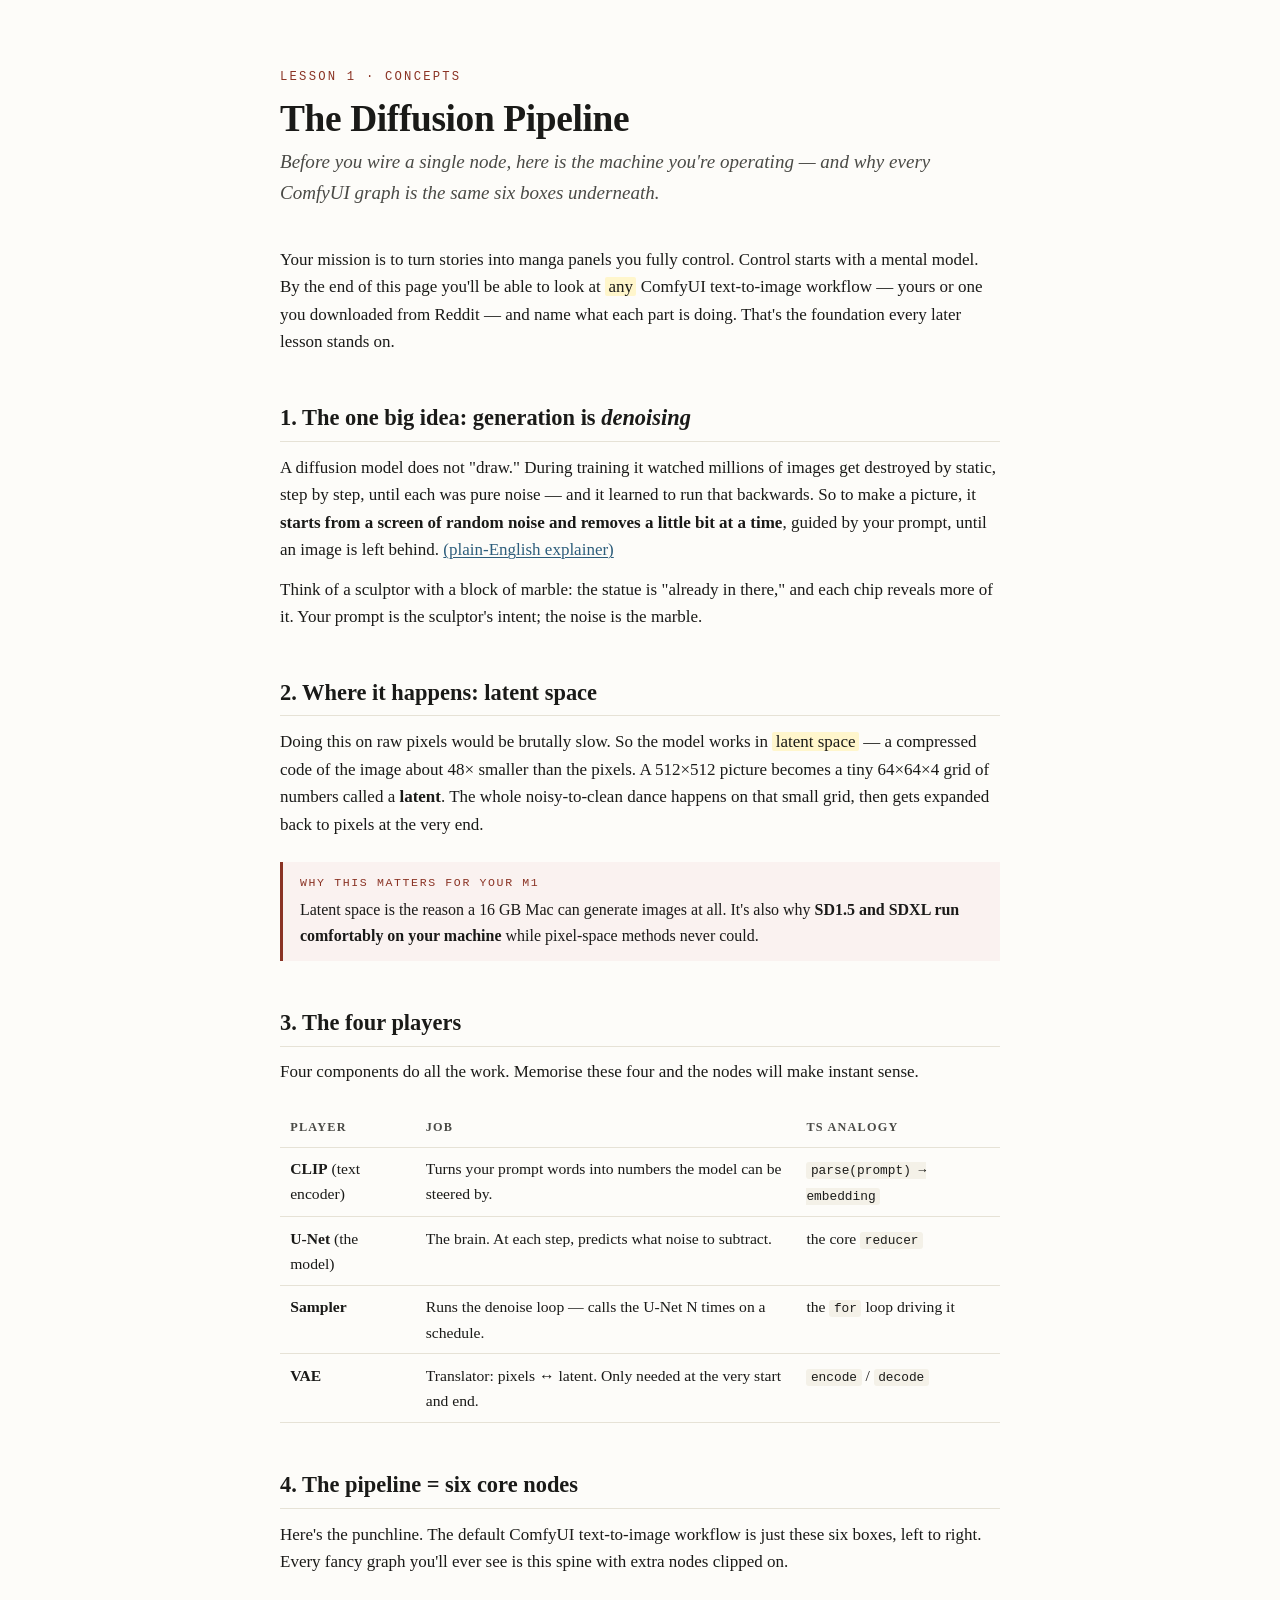
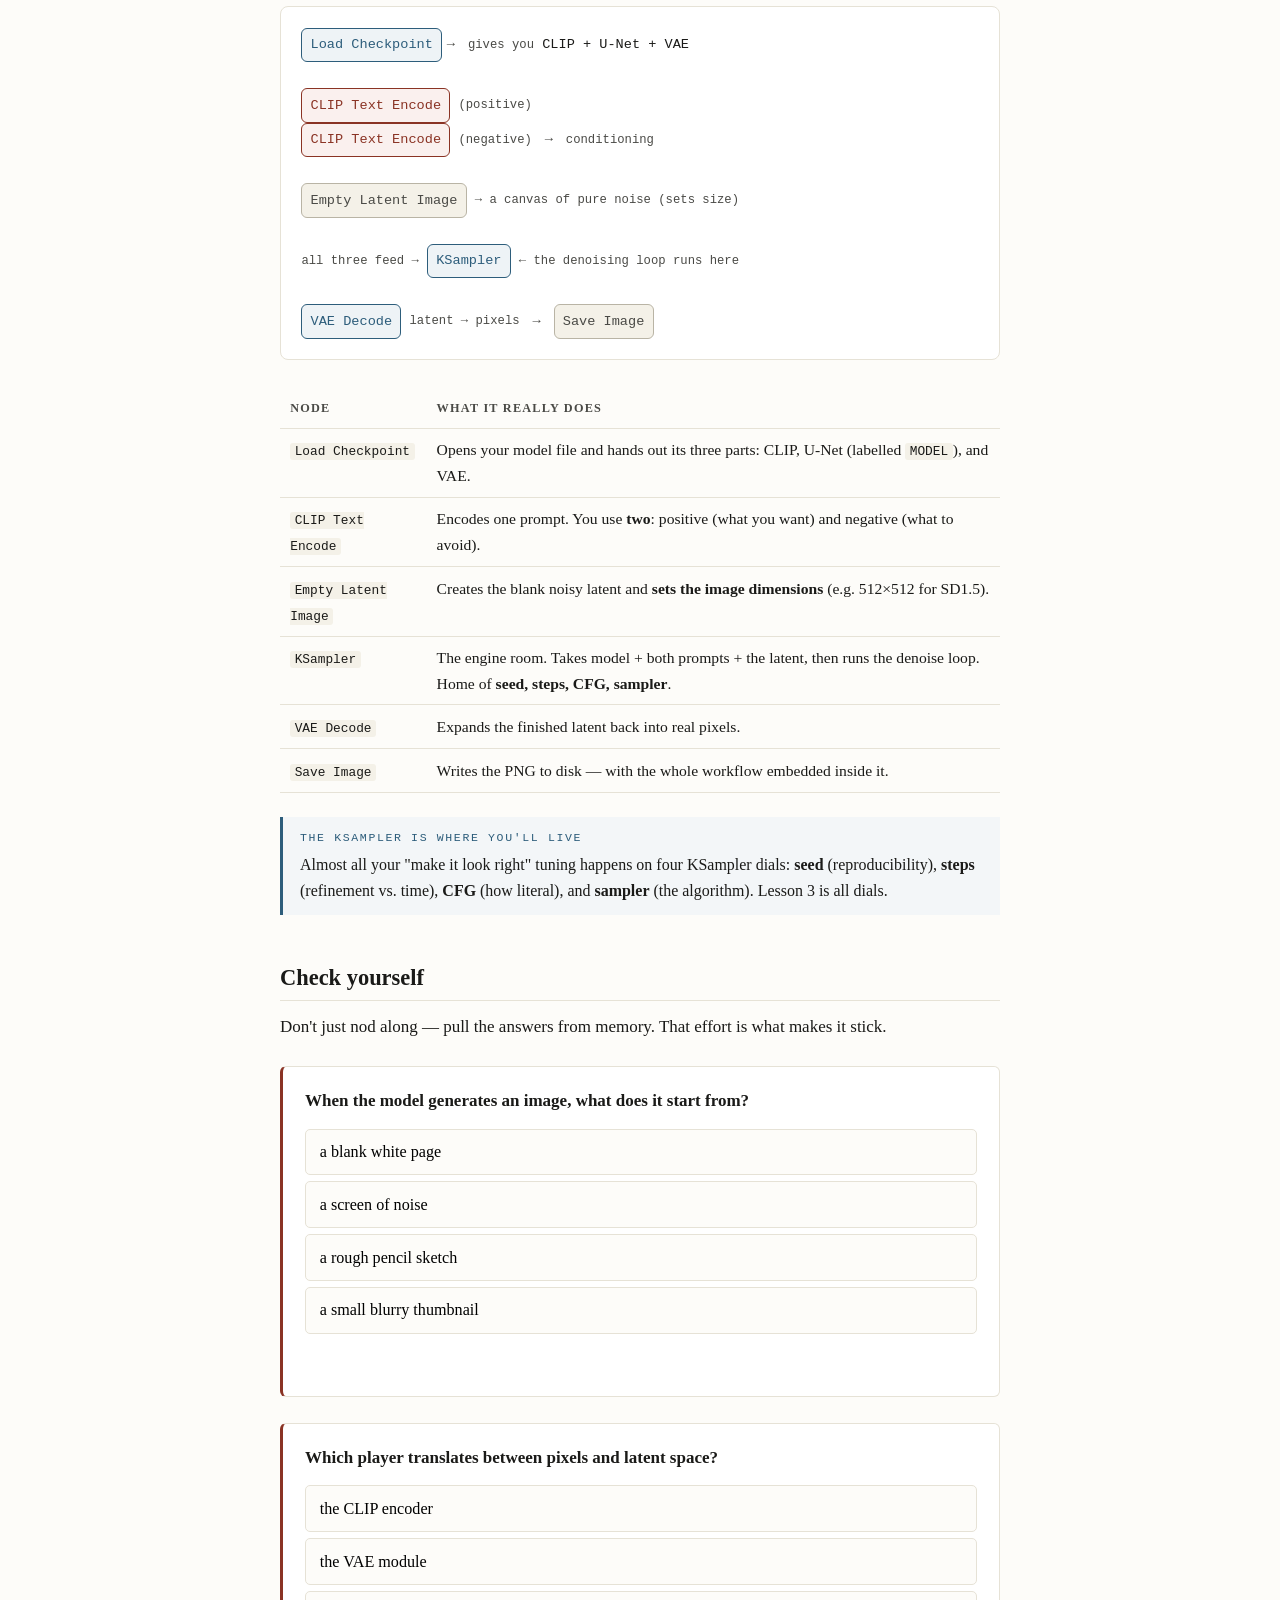
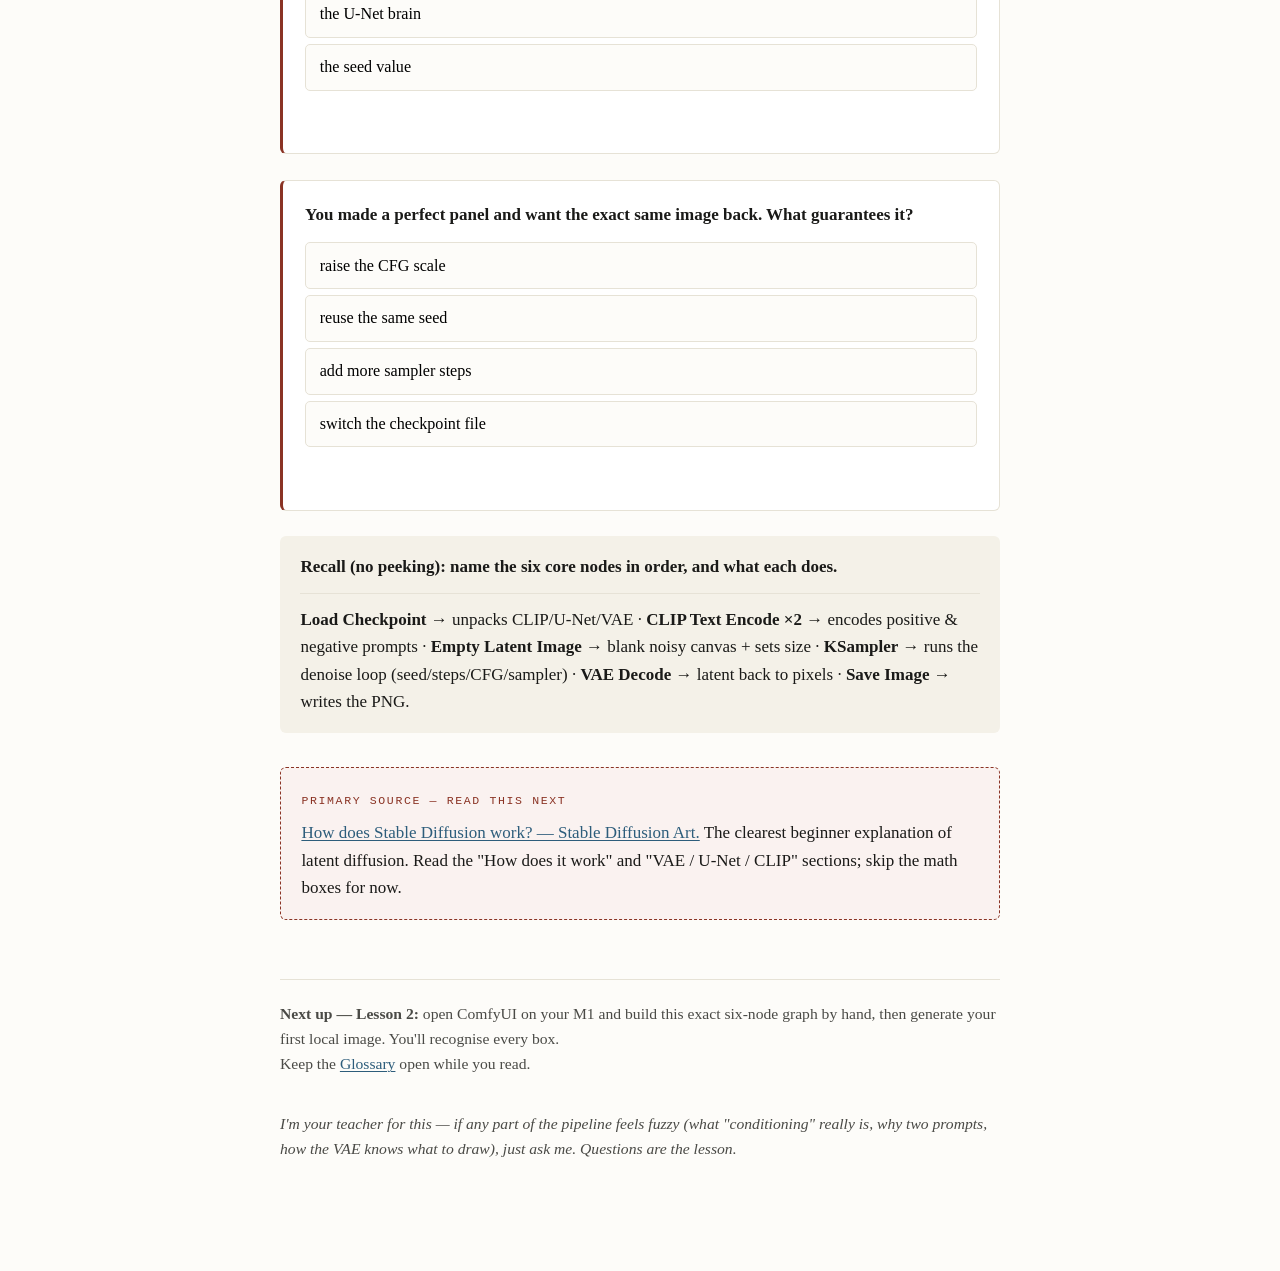
==== learning_comfyui/lessons/0001-the-diffusion-pipeline.html @ 65667e23 "Initial commit: ComfyUI and Hugging Face learning workspaces Co-Authored-By: Claude Opus 4.8 <norepl" ====
<!DOCTYPE html>
<html lang="en">
<head>
<meta charset="utf-8">
<meta name="viewport" content="width=device-width, initial-scale=1">
<title>Lesson 1 · The Diffusion Pipeline</title>
<link rel="stylesheet" href="../assets/styles.css">
</head>
<body>

<p class="eyebrow">Lesson 1 · Concepts</p>
<h1>The Diffusion Pipeline</h1>
<p class="subtitle">Before you wire a single node, here is the machine you're operating — and why every ComfyUI graph is the same six boxes underneath.</p>

<p>Your mission is to turn stories into manga panels you fully control. Control starts
with a mental model. By the end of this page you'll be able to look at <em class="key">any</em>
ComfyUI text-to-image workflow — yours or one you downloaded from Reddit — and name what
each part is doing. That's the foundation every later lesson stands on.</p>

<h2>1. The one big idea: generation is <em>denoising</em></h2>
<p>A diffusion model does not "draw." During training it watched millions of images get
destroyed by static, step by step, until each was pure noise — and it learned to run that
backwards. So to make a picture, it <strong>starts from a screen of random noise and removes a
little bit at a time</strong>, guided by your prompt, until an image is left behind.
<a href="https://stable-diffusion-art.com/how-stable-diffusion-work/">(plain-English explainer)</a></p>

<p>Think of a sculptor with a block of marble: the statue is "already in there," and each
chip reveals more of it. Your prompt is the sculptor's intent; the noise is the marble.</p>

<h2>2. Where it happens: latent space</h2>
<p>Doing this on raw pixels would be brutally slow. So the model works in <em class="key">latent
space</em> — a compressed code of the image about 48× smaller than the pixels. A 512×512 picture
becomes a tiny 64×64×4 grid of numbers called a <strong>latent</strong>. The whole noisy-to-clean
dance happens on that small grid, then gets expanded back to pixels at the very end.</p>

<div class="note mac">
  <span class="label">Why this matters for your M1</span>
  Latent space is the reason a 16 GB Mac can generate images at all. It's also why
  <strong>SD1.5 and SDXL run comfortably on your machine</strong> while pixel-space methods never could.
</div>

<h2>3. The four players</h2>
<p>Four components do all the work. Memorise these four and the nodes will make instant sense.</p>
<table>
  <tr><th>Player</th><th>Job</th><th>TS analogy</th></tr>
  <tr><td><strong>CLIP</strong> (text encoder)</td><td>Turns your prompt words into numbers the model can be steered by.</td><td><code>parse(prompt) → embedding</code></td></tr>
  <tr><td><strong>U-Net</strong> (the model)</td><td>The brain. At each step, predicts what noise to subtract.</td><td>the core <code>reducer</code></td></tr>
  <tr><td><strong>Sampler</strong></td><td>Runs the denoise loop — calls the U-Net N times on a schedule.</td><td>the <code>for</code> loop driving it</td></tr>
  <tr><td><strong>VAE</strong></td><td>Translator: pixels ↔ latent. Only needed at the very start and end.</td><td><code>encode</code> / <code>decode</code></td></tr>
</table>

<h2>4. The pipeline = six core nodes</h2>
<p>Here's the punchline. The default ComfyUI text-to-image workflow is just these six boxes,
left to right. Every fancy graph you'll ever see is this spine with extra nodes clipped on.</p>

<div class="pipeline">
  <span class="node">Load Checkpoint</span><span class="arrow">→</span>
  <span class="flowlabel">gives you</span> CLIP + U-Net + VAE<br><br>
  <span class="node warm">CLIP Text Encode</span> <span class="flowlabel">(positive)</span><br>
  <span class="node warm">CLIP Text Encode</span> <span class="flowlabel">(negative)</span>
  <span class="arrow">→</span> <span class="flowlabel">conditioning</span><br><br>
  <span class="node muted">Empty Latent Image</span> <span class="flowlabel">→ a canvas of pure noise (sets size)</span><br><br>
  <span class="flowlabel">all three feed →</span> <span class="node">KSampler</span>
  <span class="flowlabel">← the denoising loop runs here</span><br><br>
  <span class="node">VAE Decode</span> <span class="flowlabel">latent → pixels</span>
  <span class="arrow">→</span> <span class="node muted">Save Image</span>
</div>

<table>
  <tr><th>Node</th><th>What it really does</th></tr>
  <tr><td><code>Load Checkpoint</code></td><td>Opens your model file and hands out its three parts: CLIP, U-Net (labelled <code>MODEL</code>), and VAE.</td></tr>
  <tr><td><code>CLIP Text Encode</code></td><td>Encodes one prompt. You use <strong>two</strong>: positive (what you want) and negative (what to avoid).</td></tr>
  <tr><td><code>Empty Latent Image</code></td><td>Creates the blank noisy latent and <strong>sets the image dimensions</strong> (e.g. 512×512 for SD1.5).</td></tr>
  <tr><td><code>KSampler</code></td><td>The engine room. Takes model + both prompts + the latent, then runs the denoise loop. Home of <strong>seed, steps, CFG, sampler</strong>.</td></tr>
  <tr><td><code>VAE Decode</code></td><td>Expands the finished latent back into real pixels.</td></tr>
  <tr><td><code>Save Image</code></td><td>Writes the PNG to disk — with the whole workflow embedded inside it.</td></tr>
</table>

<div class="note">
  <span class="label">The KSampler is where you'll live</span>
  Almost all your "make it look right" tuning happens on four KSampler dials:
  <strong>seed</strong> (reproducibility), <strong>steps</strong> (refinement vs. time),
  <strong>CFG</strong> (how literal), and <strong>sampler</strong> (the algorithm). Lesson 3 is all dials.
</div>

<h2>Check yourself</h2>
<p>Don't just nod along — pull the answers from memory. That effort is what makes it stick.</p>

<div class="quiz" data-answer="1">
  <p class="q">When the model generates an image, what does it start from?</p>
  <button class="opt">a blank white page</button>
  <button class="opt">a screen of noise</button>
  <button class="opt">a rough pencil sketch</button>
  <button class="opt">a small blurry thumbnail</button>
  <p class="feedback"
     data-correct="Generation is denoising — it starts from random noise and removes it."
     data-wrong="It starts from pure noise and removes a little each step until a picture is left."></p>
</div>

<div class="quiz" data-answer="1">
  <p class="q">Which player translates between pixels and latent space?</p>
  <button class="opt">the CLIP encoder</button>
  <button class="opt">the VAE module</button>
  <button class="opt">the U-Net brain</button>
  <button class="opt">the seed value</button>
  <p class="feedback"
     data-correct="The VAE encodes pixels → latent and decodes latent → pixels."
     data-wrong="That's the VAE — it's the pixel↔latent translator, used at the start and end only."></p>
</div>

<div class="quiz" data-answer="1">
  <p class="q">You made a perfect panel and want the exact same image back. What guarantees it?</p>
  <button class="opt">raise the CFG scale</button>
  <button class="opt">reuse the same seed</button>
  <button class="opt">add more sampler steps</button>
  <button class="opt">switch the checkpoint file</button>
  <p class="feedback"
     data-correct="Same seed + same settings = same image. Seed picks the starting noise."
     data-wrong="The seed picks the starting noise — reuse it (with the same settings) to reproduce an image."></p>
</div>

<div class="recall">
  <summary>Recall (no peeking): name the six core nodes in order, and what each does.</summary>
  <div class="answer">
    <strong>Load Checkpoint</strong> → unpacks CLIP/U-Net/VAE ·
    <strong>CLIP Text Encode ×2</strong> → encodes positive &amp; negative prompts ·
    <strong>Empty Latent Image</strong> → blank noisy canvas + sets size ·
    <strong>KSampler</strong> → runs the denoise loop (seed/steps/CFG/sampler) ·
    <strong>VAE Decode</strong> → latent back to pixels ·
    <strong>Save Image</strong> → writes the PNG.
  </div>
</div>

<div class="primary-source">
  <span class="label">Primary source — read this next</span>
  <p style="margin:.4rem 0 0"><a href="https://stable-diffusion-art.com/how-stable-diffusion-work/">How does Stable Diffusion work? — Stable Diffusion Art.</a>
  The clearest beginner explanation of latent diffusion. Read the "How does it work" and "VAE / U-Net / CLIP" sections; skip the math boxes for now.</p>
</div>

<p class="lesson-footer">
  <strong>Next up — Lesson 2:</strong> open ComfyUI on your M1 and build this exact six-node graph by hand,
  then generate your first local image. You'll recognise every box.<br>
  Keep the <a href="../reference/glossary.html">Glossary</a> open while you read.
</p>

<p class="ask">I'm your teacher for this — if any part of the pipeline feels fuzzy (what "conditioning"
really is, why two prompts, how the VAE knows what to draw), just ask me. Questions are the lesson.</p>

<script src="../assets/quiz.js"></script>
</body>
</html>
---- learning_comfyui/assets/styles.css ----
/* ============================================================
   Shared stylesheet for the ComfyUI learning course.
   Tufte-inspired: quiet typography, generous margins, prints well.
   Linked by every lesson and reference doc.
   ============================================================ */

:root {
  --ink:        #1a1a18;
  --ink-soft:   #4a4a46;
  --paper:      #fdfcf9;
  --rule:       #e6e2d6;
  --accent:     #8a3324;   /* manga-ink red */
  --accent-2:   #2d5d7b;   /* latent blue   */
  --code-bg:    #f4f1e8;
  --highlight:  #fff6cc;
  --maxw:       720px;
}

html { font-size: 17px; }

body {
  margin: 0 auto;
  max-width: var(--maxw);
  padding: 4rem 1.4rem 6rem;
  background: var(--paper);
  color: var(--ink);
  font-family: et-book, Palatino, "Palatino Linotype", Georgia, serif;
  line-height: 1.62;
  -webkit-font-smoothing: antialiased;
  text-rendering: optimizeLegibility;
}

/* ---- Masthead ------------------------------------------------ */
.eyebrow {
  font-family: "SF Mono", ui-monospace, Menlo, monospace;
  font-size: .72rem;
  letter-spacing: .18em;
  text-transform: uppercase;
  color: var(--accent);
  margin: 0 0 .6rem;
}
h1 {
  font-size: 2.2rem;
  line-height: 1.12;
  font-weight: 600;
  margin: 0 0 .4rem;
  letter-spacing: -0.01em;
}
.subtitle {
  font-style: italic;
  color: var(--ink-soft);
  font-size: 1.12rem;
  margin: 0 0 2.2rem;
}
h2 {
  font-size: 1.32rem;
  font-weight: 600;
  margin: 2.6rem 0 .5rem;
  padding-bottom: .25rem;
  border-bottom: 1px solid var(--rule);
}
h3 { font-size: 1.05rem; margin: 1.8rem 0 .3rem; }

p { margin: .7rem 0; }
a { color: var(--accent-2); text-decoration-thickness: .5px; text-underline-offset: 2px; }
a:hover { color: var(--accent); }

strong { font-weight: 600; }
em.key { font-style: normal; background: var(--highlight); padding: 0 .2em; border-radius: 2px; }

code, .mono {
  font-family: "SF Mono", ui-monospace, Menlo, monospace;
  font-size: .86em;
  background: var(--code-bg);
  padding: .08em .35em;
  border-radius: 3px;
}

/* ---- Margin / aside notes ----------------------------------- */
.note {
  border-left: 3px solid var(--accent-2);
  background: #f3f6f8;
  padding: .7rem 1rem;
  margin: 1.4rem 0;
  font-size: .94rem;
}
.note .label {
  font-family: "SF Mono", ui-monospace, Menlo, monospace;
  font-size: .68rem; letter-spacing: .14em; text-transform: uppercase;
  color: var(--accent-2); display: block; margin-bottom: .25rem;
}
.note.mac { border-left-color: var(--accent); background: #faf2f0; }
.note.mac .label { color: var(--accent); }

/* ---- The pipeline diagram (flow of nodes) ------------------- */
.pipeline {
  margin: 1.8rem 0;
  padding: 1.2rem;
  border: 1px solid var(--rule);
  border-radius: 8px;
  background: #fff;
  font-family: "SF Mono", ui-monospace, Menlo, monospace;
  font-size: .8rem;
  line-height: 1.9;
  overflow-x: auto;
}
.node {
  display: inline-block;
  border: 1.5px solid var(--accent-2);
  border-radius: 6px;
  padding: .25em .6em;
  background: #eef3f6;
  color: var(--accent-2);
  white-space: nowrap;
}
.node.warm  { border-color: var(--accent); background: #faf0ee; color: var(--accent); }
.node.muted { border-color: #b9b4a5; background: #f4f1e8; color: var(--ink-soft); }
.arrow { color: var(--ink-soft); padding: 0 .35em; }
.flowlabel { color: var(--ink-soft); font-style: normal; font-size: .72rem; }

/* ---- Concept table ------------------------------------------ */
table { border-collapse: collapse; width: 100%; margin: 1.4rem 0; font-size: .92rem; }
th, td { text-align: left; padding: .5rem .6rem; border-bottom: 1px solid var(--rule); vertical-align: top; }
th { font-size: .72rem; text-transform: uppercase; letter-spacing: .1em; color: var(--ink-soft); }
td code { font-size: .82em; }

/* ---- Quiz widget (works with assets/quiz.js) ---------------- */
.quiz {
  margin: 1.5rem 0;
  padding: 1.2rem 1.3rem;
  border: 1px solid var(--rule);
  border-left: 3px solid var(--accent);
  border-radius: 6px;
  background: #fff;
}
.quiz .q { font-weight: 600; margin: 0 0 .8rem; }
.quiz .opt {
  display: block; width: 100%; text-align: left;
  font: inherit; font-size: .95rem;
  margin: .35rem 0; padding: .55rem .8rem;
  border: 1px solid var(--rule); border-radius: 5px;
  background: var(--paper); cursor: pointer; transition: background .12s, border-color .12s;
}
.quiz .opt:hover { border-color: var(--accent-2); }
.quiz .opt.correct  { border-color: #2e7d32; background: #eef7ef; }
.quiz .opt.wrong    { border-color: #c0392b; background: #fbeeec; }
.quiz .feedback { margin-top: .7rem; font-size: .9rem; min-height: 1.2em; }

/* ---- Recall prompt (free retrieval) ------------------------- */
.recall {
  margin: 1.5rem 0; padding: 1rem 1.2rem;
  background: var(--code-bg); border-radius: 6px;
}
.recall summary { cursor: pointer; font-weight: 600; }
.recall .answer { margin-top: .7rem; padding-top: .7rem; border-top: 1px solid var(--rule); }

/* ---- Footer / nav ------------------------------------------- */
.lesson-footer {
  margin-top: 3.5rem; padding-top: 1.2rem;
  border-top: 1px solid var(--rule);
  font-size: .92rem; color: var(--ink-soft);
}
.primary-source {
  margin: 2rem 0; padding: 1rem 1.2rem;
  border: 1px dashed var(--accent); border-radius: 6px; background: #faf2f0;
}
.primary-source .label {
  font-family: "SF Mono", ui-monospace, Menlo, monospace;
  font-size: .68rem; letter-spacing: .14em; text-transform: uppercase; color: var(--accent);
}
.ask {
  margin-top: 2rem; font-size: .92rem; font-style: italic; color: var(--ink-soft);
}

/* ---- Print -------------------------------------------------- */
@media print {
  body { padding: 1rem; max-width: none; }
  .quiz .opt { cursor: default; }
  a { color: var(--ink); }
  .note, .pipeline, .quiz, .primary-source { break-inside: avoid; }
}
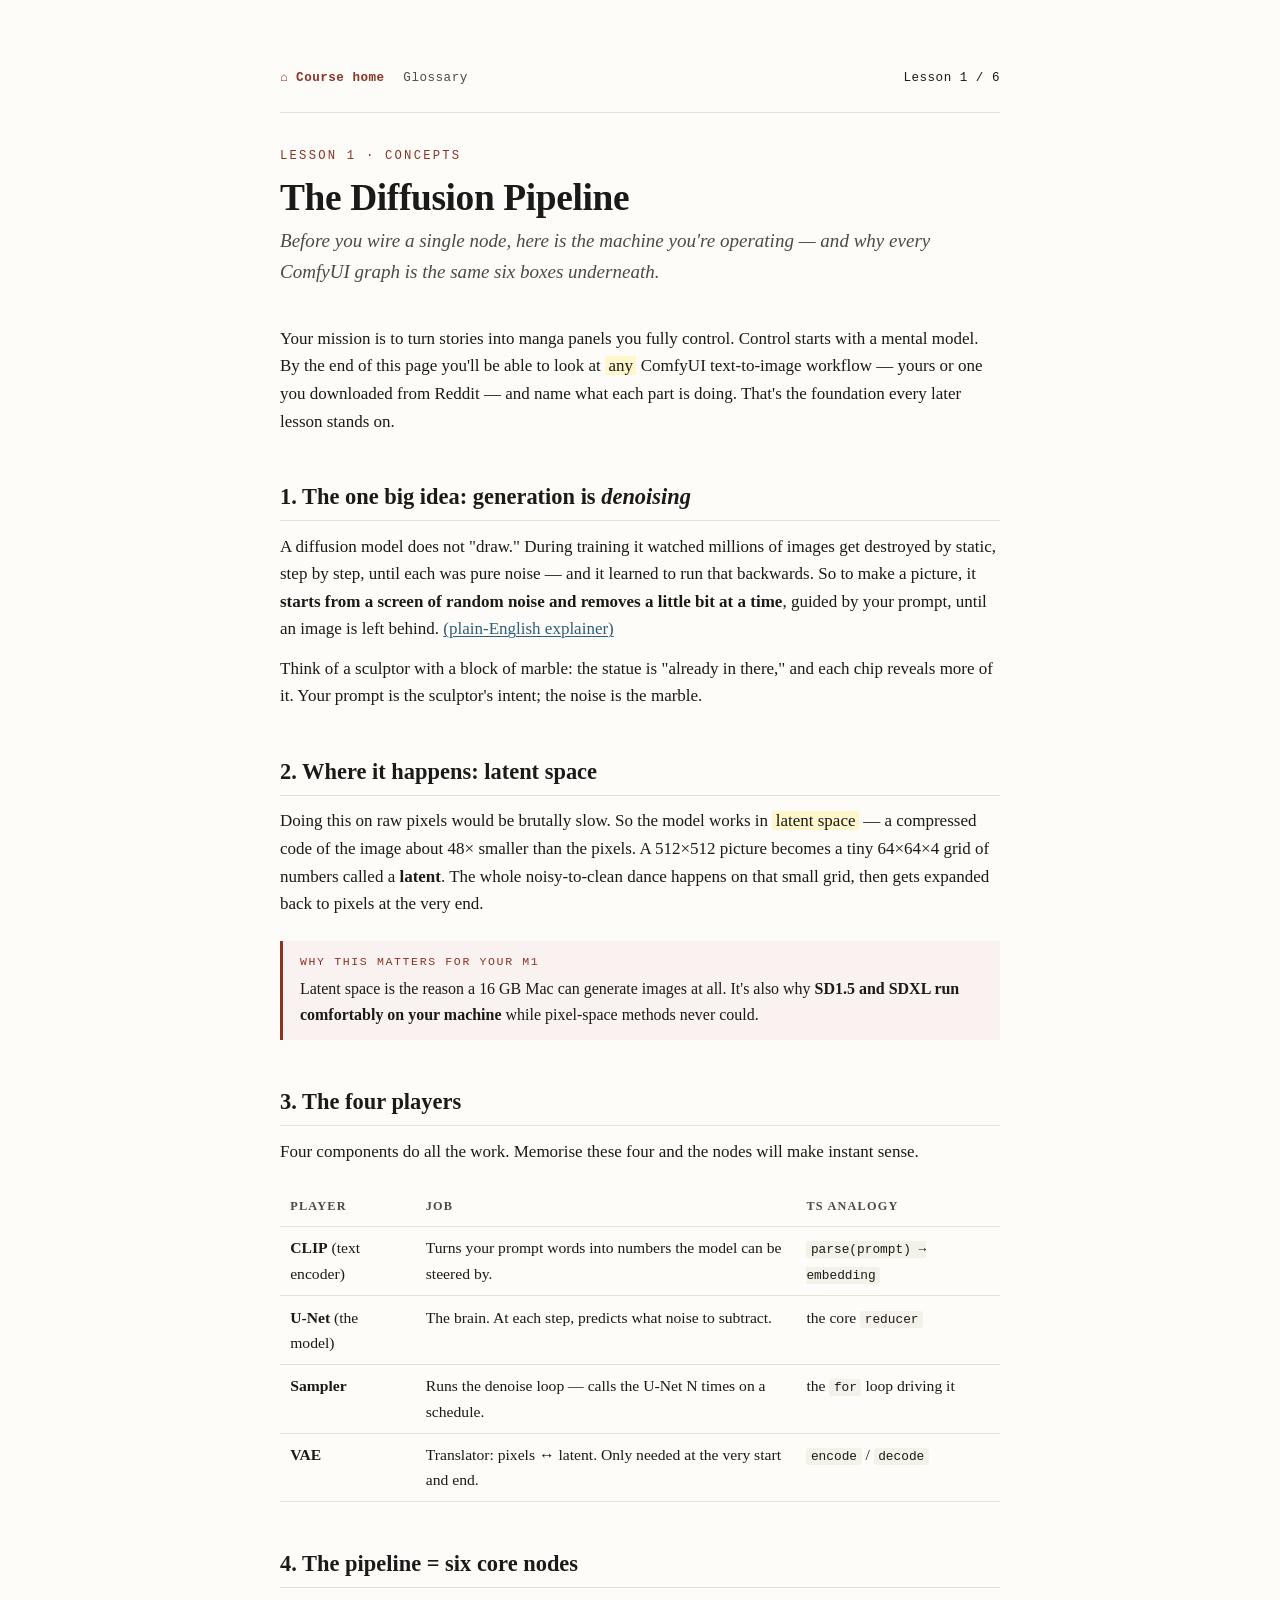
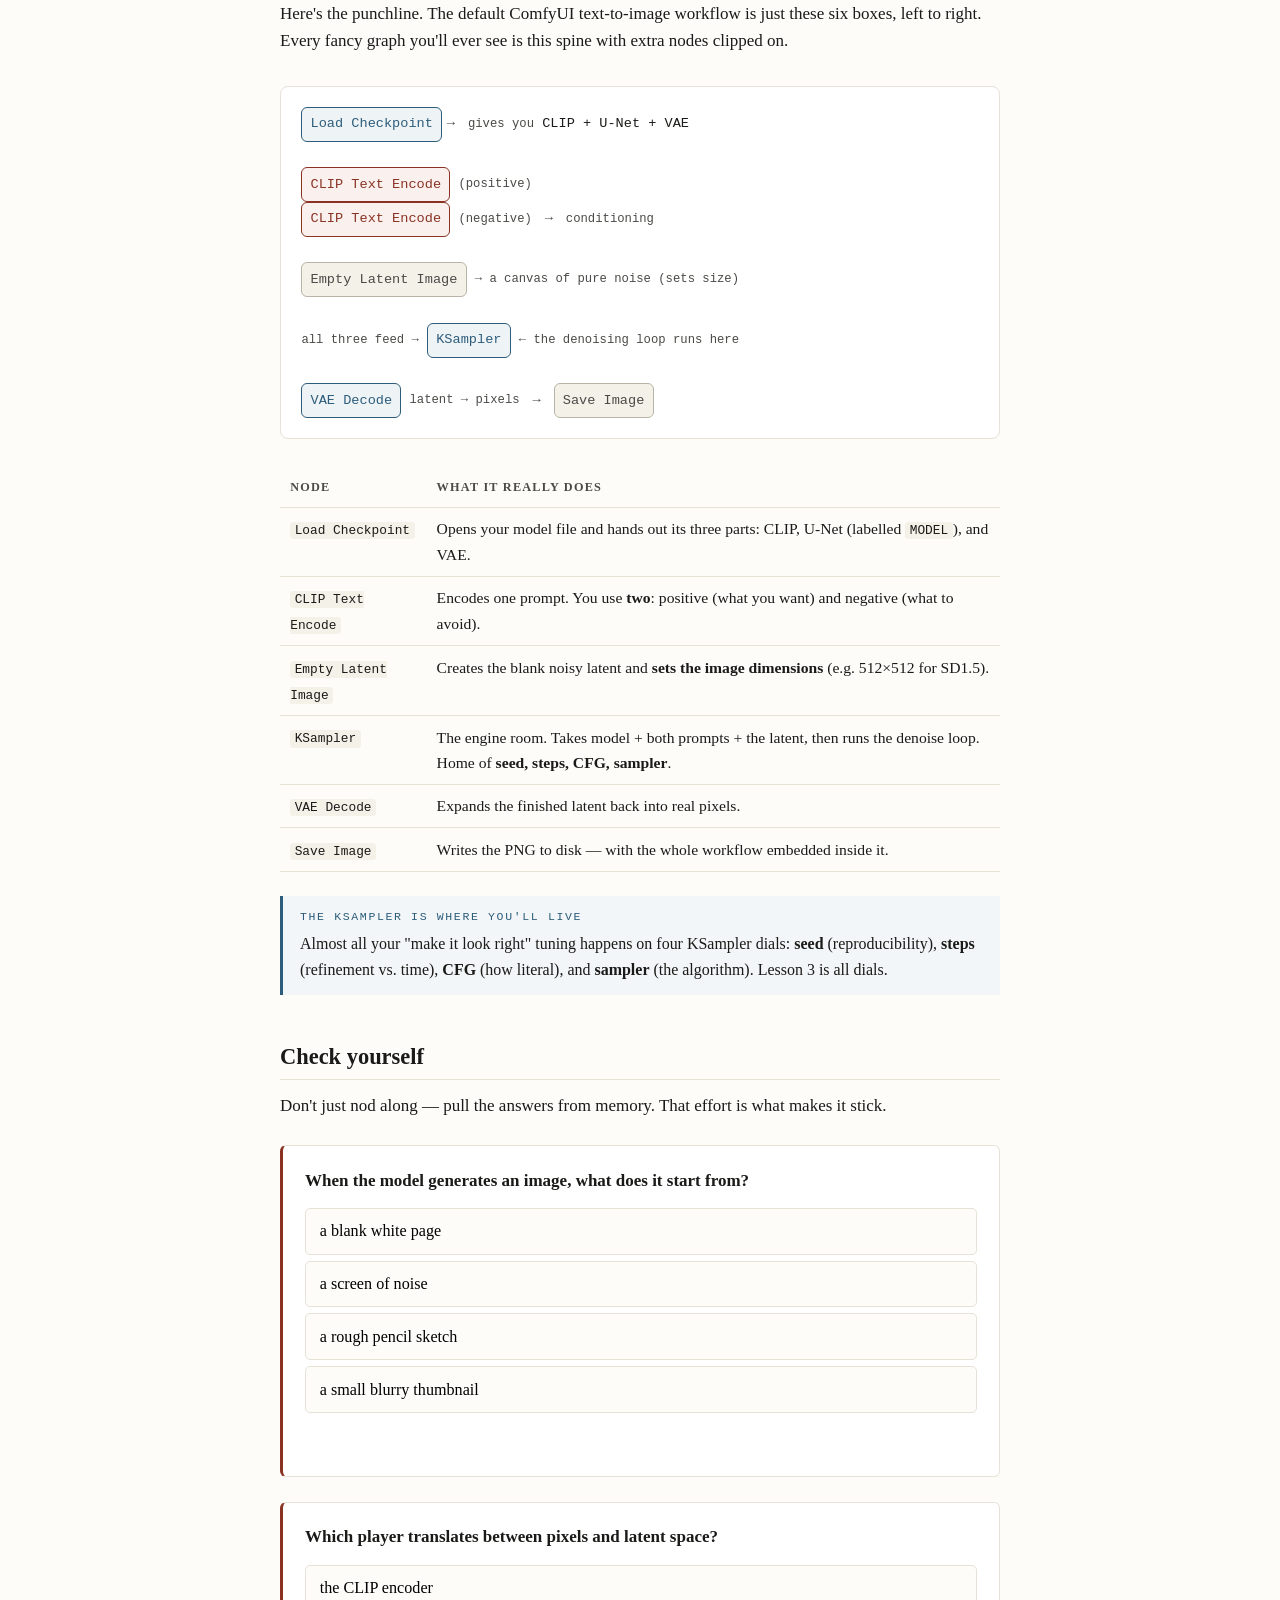
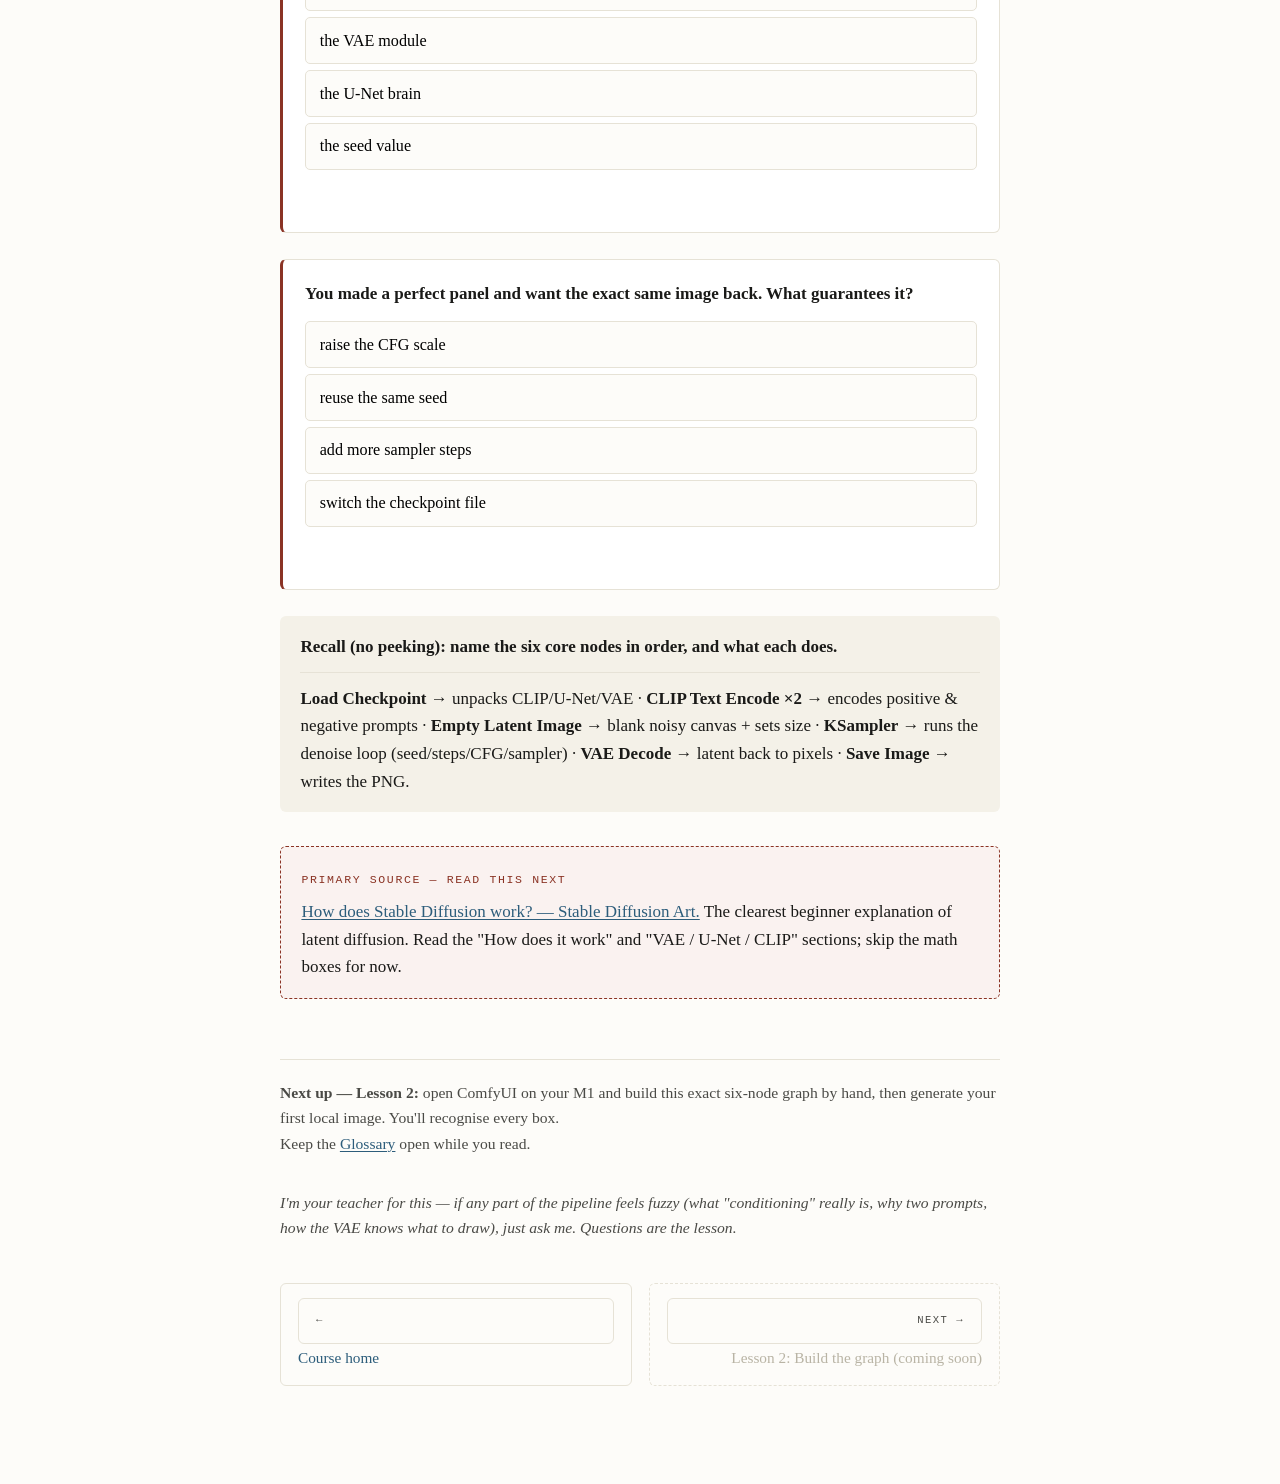
==== commit 362007ab: "Add ComfyUI course index page and lesson navigation Co-Authored-By: Claude Opus 4.8 <noreply@anthrop" ====
--- a/learning_comfyui/lessons/0001-the-diffusion-pipeline.html
+++ b/learning_comfyui/lessons/0001-the-diffusion-pipeline.html
@@ -7,6 +7,13 @@
 <link rel="stylesheet" href="../assets/styles.css">
 </head>
 <body>
+
+<nav class="topnav">
+  <a class="home" href="../index.html">⌂ Course home</a>
+  <a href="../reference/glossary.html">Glossary</a>
+  <span class="spacer"></span>
+  <span>Lesson 1 / 6</span>
+</nav>
 
 <p class="eyebrow">Lesson 1 · Concepts</p>
 <h1>The Diffusion Pipeline</h1>
@@ -146,6 +153,11 @@
 <p class="ask">I'm your teacher for this — if any part of the pipeline feels fuzzy (what "conditioning"
 really is, why two prompts, how the VAE knows what to draw), just ask me. Questions are the lesson.</p>
 
+<nav class="pager">
+  <a href="../index.html"><span class="dir">←</span> Course home</a>
+  <span class="next disabled"><span class="dir">Next →</span> Lesson 2: Build the graph (coming soon)</span>
+</nav>
+
 <script src="../assets/quiz.js"></script>
 </body>
 </html>
--- a/learning_comfyui/assets/styles.css
+++ b/learning_comfyui/assets/styles.css
@@ -30,6 +30,56 @@
   text-rendering: optimizeLegibility;
 }
 
+/* ---- Top nav bar (every lesson) ----------------------------- */
+.topnav {
+  display: flex; align-items: center; gap: 1.1rem;
+  font-family: "SF Mono", ui-monospace, Menlo, monospace;
+  font-size: .74rem; letter-spacing: .04em;
+  padding-bottom: 1.4rem; margin-bottom: 2rem;
+  border-bottom: 1px solid var(--rule);
+}
+.topnav a { color: var(--ink-soft); text-decoration: none; }
+.topnav a:hover { color: var(--accent); }
+.topnav .home { color: var(--accent); font-weight: 600; }
+.topnav .spacer { flex: 1; }
+
+/* ---- Prev / next pager -------------------------------------- */
+.pager { display: flex; justify-content: space-between; gap: 1rem; margin-top: 2.5rem; }
+.pager a, .pager span {
+  flex: 1; padding: .8rem 1rem; border: 1px solid var(--rule); border-radius: 6px;
+  text-decoration: none; font-size: .9rem;
+}
+.pager a:hover { border-color: var(--accent-2); }
+.pager .next { text-align: right; }
+.pager .disabled { color: #b9b4a5; border-style: dashed; }
+.pager .dir {
+  display: block; font-family: "SF Mono", ui-monospace, Menlo, monospace;
+  font-size: .62rem; letter-spacing: .14em; text-transform: uppercase; color: var(--ink-soft);
+  margin-bottom: .15rem;
+}
+
+/* ---- Course index page -------------------------------------- */
+.lesson-list { list-style: none; padding: 0; margin: 1.5rem 0; }
+.lesson-list li {
+  display: flex; align-items: baseline; gap: .9rem;
+  padding: .85rem 0; border-bottom: 1px solid var(--rule);
+}
+.lesson-list .num {
+  font-family: "SF Mono", ui-monospace, Menlo, monospace;
+  font-size: .8rem; color: var(--accent); min-width: 2.4rem;
+}
+.lesson-list .ttl { font-size: 1.05rem; }
+.lesson-list .ttl a { text-decoration: none; }
+.lesson-list .blurb { display: block; font-size: .88rem; color: var(--ink-soft); font-style: italic; }
+.lesson-list .tag {
+  margin-left: auto; font-family: "SF Mono", ui-monospace, Menlo, monospace;
+  font-size: .62rem; letter-spacing: .12em; text-transform: uppercase;
+  padding: .15rem .5rem; border-radius: 99px; white-space: nowrap;
+}
+.tag.done    { background: #eef7ef; color: #2e7d32; }
+.tag.next    { background: #faf2f0; color: var(--accent); }
+.tag.soon    { background: var(--code-bg); color: var(--ink-soft); }
+
 /* ---- Masthead ------------------------------------------------ */
 .eyebrow {
   font-family: "SF Mono", ui-monospace, Menlo, monospace;
